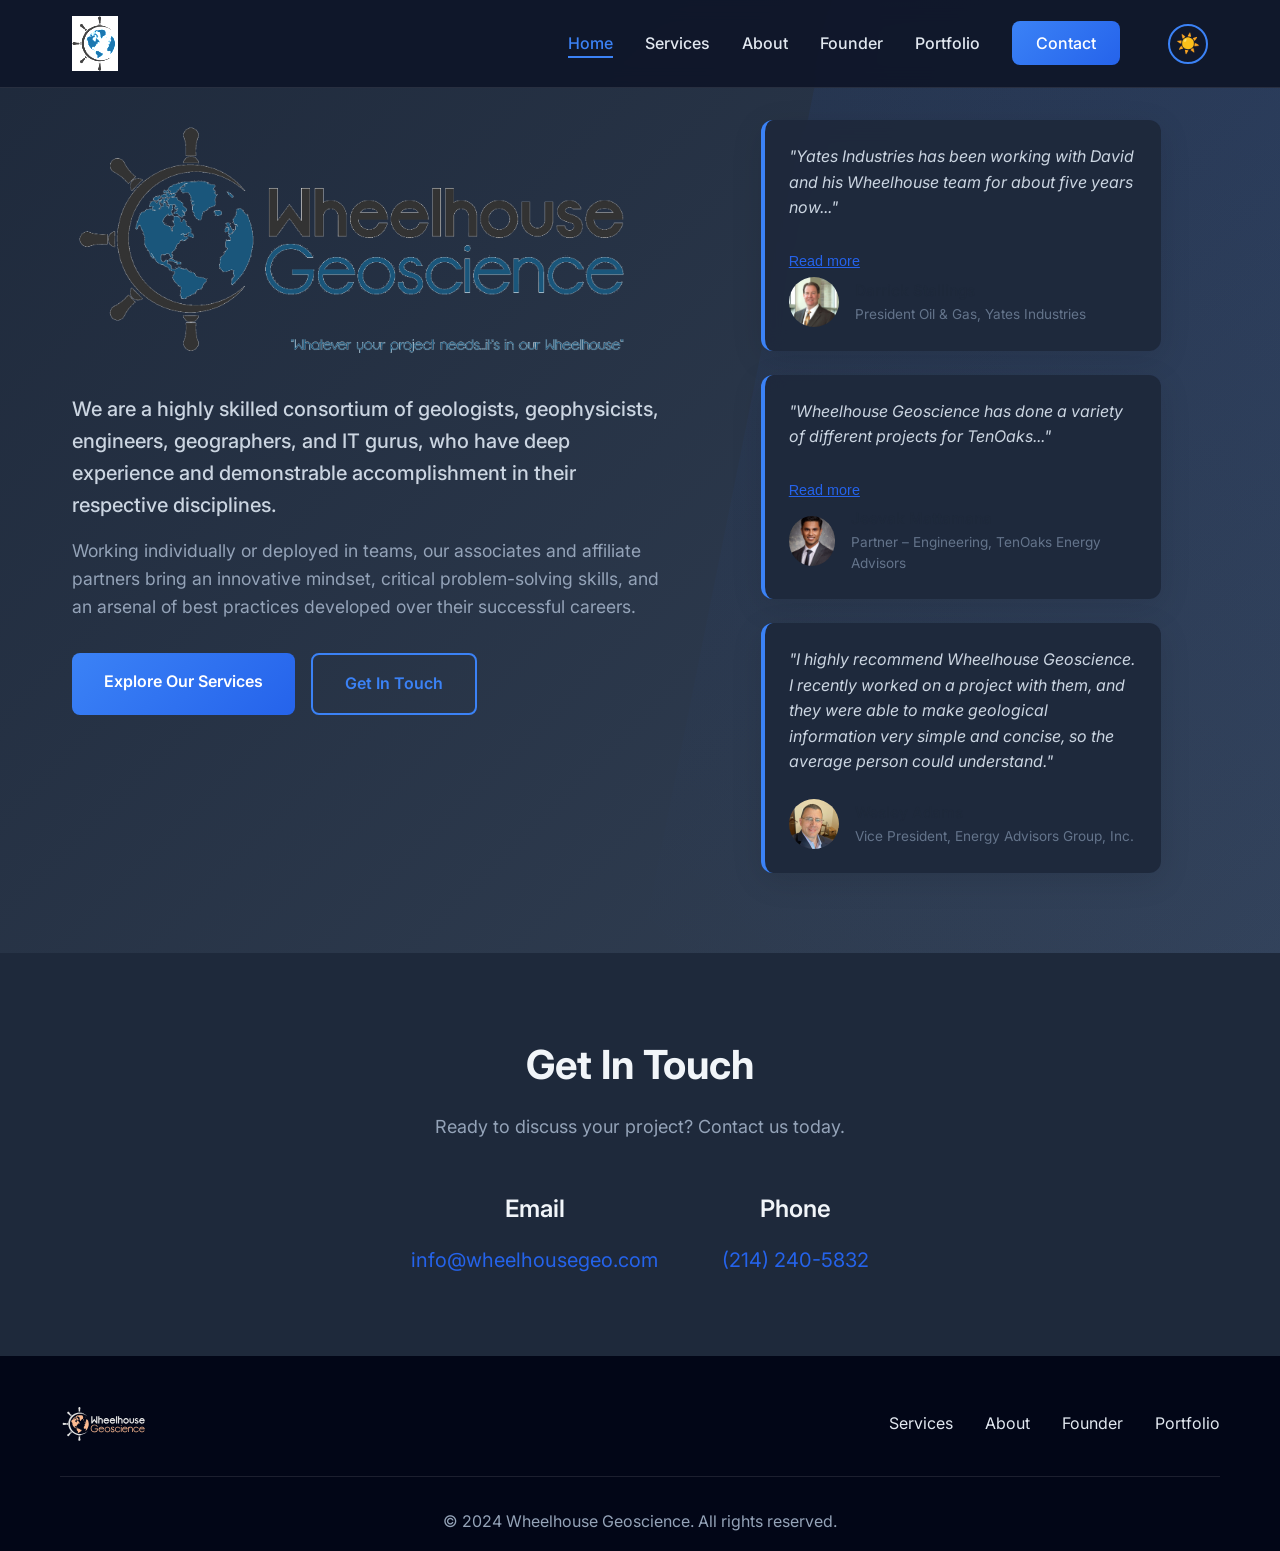
==== index.html @ e61b1a41 "Initial commit: Wheelhouse Geoscience site with home page refresh Baseline captures the existing 5-p" ====
<!DOCTYPE html>
<html lang="en">
<head>
    <meta charset="UTF-8">
    <meta name="viewport" content="width=device-width, initial-scale=1.0">
    <title>Wheelhouse Geoscience - Professional Geoscience Consulting</title>
    <meta name="description" content="Wheelhouse Geoscience is a consortium of geologists, geophysicists, engineers, and geographers delivering professional geoscience consulting.">
    <meta property="og:type" content="website">
    <meta property="og:site_name" content="Wheelhouse Geoscience">
    <meta property="og:url" content="https://wheelhousegeo.com/">
    <meta property="og:title" content="Wheelhouse Geoscience - Professional Geoscience Consulting">
    <meta property="og:description" content="Whatever your project needs...it's in our Wheelhouse. A consortium of geoscientists, engineers, and IT experts.">
    <meta property="og:image" content="https://wheelhousegeo.com/newassets/Logo-Tagline_TransparentBackground.png">
    <meta property="og:image:alt" content="Wheelhouse Geoscience logo">
    <meta name="twitter:card" content="summary_large_image">
    <meta name="twitter:title" content="Wheelhouse Geoscience - Professional Geoscience Consulting">
    <meta name="twitter:description" content="Whatever your project needs...it's in our Wheelhouse.">
    <meta name="twitter:image" content="https://wheelhousegeo.com/newassets/Logo-Tagline_TransparentBackground.png">
    <link rel="stylesheet" href="styles.css">
    <link href="https://fonts.googleapis.com/css2?family=Inter:wght@300;400;500;600;700&display=swap" rel="stylesheet">
</head>
<body>
    <header class="header">
        <nav class="nav">
            <div class="nav-container">
                <div class="logo">
                    <a href="index.html"><img src="newassets/Logo_NoText.png" alt="Wheelhouse Geoscience" class="logo-img"></a>
                </div>
                
                <!-- Hamburger Menu Button -->
                <button class="hamburger" id="hamburger" aria-label="Toggle menu">
                    <span class="hamburger-line"></span>
                    <span class="hamburger-line"></span>
                    <span class="hamburger-line"></span>
                </button>
                
                <ul class="nav-menu" id="nav-menu">
                    <li><a href="index.html" class="nav-link active">Home</a></li>
                    <li><a href="services.html" class="nav-link">Services</a></li>
                    <li><a href="about.html" class="nav-link">About</a></li>
                    <li><a href="founder.html" class="nav-link">Founder</a></li>
                    <li><a href="portfolio.html" class="nav-link">Portfolio</a></li>
                    <li><a href="#contact" class="nav-link contact-btn">Contact</a></li>
                    <li><button class="theme-toggle" id="theme-toggle" aria-label="Toggle dark mode">🌙</button></li>
                </ul>
            </div>
        </nav>
    </header>

    <main>
        <section class="hero">
            <div class="hero-container">
                <div class="hero-content">
                    <h1 class="hero-logo">
                        <img src="newassets/Logo-Tagline_TransparentBackground.png" alt="Wheelhouse Geoscience — Whatever your project needs, it's in our Wheelhouse" class="hero-logo-img">
                    </h1>
                    <p class="hero-subtitle">We are a highly skilled consortium of geologists, geophysicists, engineers, geographers, and IT gurus, who have deep experience and demonstrable accomplishment in their respective disciplines.</p>
                    <p class="hero-description">Working individually or deployed in teams, our associates and affiliate partners bring an innovative mindset, critical problem-solving skills, and an arsenal of best practices developed over their successful careers.</p>
                    <div class="hero-cta">
                        <a href="services.html" class="btn-primary">Explore Our Services</a>
                        <a href="#contact" class="btn-secondary">Get In Touch</a>
                    </div>
                </div>
                <div class="hero-testimonials">
                    <div class="testimonial-highlight expandable">
                        <blockquote class="testimonial-preview">"Yates Industries has been working with David and his Wheelhouse team for about five years now..."</blockquote>
                        <blockquote class="testimonial-full" style="display: none;">"Yates Industries has been working with David and his Wheelhouse team for about five years now. They have helped us with everything from reservoir characterization to operational planning to business development. That collaboration has had a positive, tangible impact on our organization. I wholeheartedly recommend Wheelhouse Geoscience to anyone who needs to leverage talent and experience to further their project's success."</blockquote>
                        <button class="read-more-btn">Read more</button>
                        <div class="testimonial-mini-author">
                            <img src="yates.jpeg" alt="Darrick Stallings" class="mini-author-photo">
                            <div>
                                <strong>Darrick Stallings</strong>
                                <p>President Oil & Gas, Yates Industries</p>
                            </div>
                        </div>
                    </div>
                    
                    <div class="testimonial-highlight expandable">
                        <blockquote class="testimonial-preview">"Wheelhouse Geoscience has done a variety of different projects for TenOaks..."</blockquote>
                        <blockquote class="testimonial-full" style="display: none;">"Wheelhouse Geoscience has done a variety of different projects for TenOaks. This includes well level work all the way to basin-wide field studies. Their attention to detail and the ability to meet tight deadlines has allowed TenOaks to maintain the high quality of standards that we have come to expect. They also have the ability to draw upon a deep bench of technical and geological knowledge that allows us to trust them with any of our geologic needs."</blockquote>
                        <button class="read-more-btn">Read more</button>
                        <div class="testimonial-mini-author">
                            <img src="ten_oaks.jpeg" alt="Jeevak Mattamana" class="mini-author-photo">
                            <div>
                                <strong>Jeevak Mattamana</strong>
                                <p>Partner – Engineering, TenOaks Energy Advisors</p>
                            </div>
                        </div>
                    </div>
                    
                    <div class="testimonial-highlight">
                        <blockquote>"I highly recommend Wheelhouse Geoscience. I recently worked on a project with them, and they were able to make geological information very simple and concise, so the average person could understand."</blockquote>
                        <div class="testimonial-mini-author">
                            <img src="energy_advisors_group.jpeg" alt="Wesley Adams" class="mini-author-photo">
                            <div>
                                <strong>Wesley Adams</strong>
                                <p>Vice President, Energy Advisors Group, Inc.</p>
                            </div>
                        </div>
                    </div>
                </div>
            </div>
        </section>



        <section id="contact" class="contact">
            <div class="container">
                <h2 class="section-title">Get In Touch</h2>
                <p class="section-subtitle">Ready to discuss your project? Contact us today.</p>
                <div class="contact-info">
                    <div class="contact-item">
                        <h3>Email</h3>
                        <a href="mailto:info@wheelhousegeo.com">info@wheelhousegeo.com</a>
                    </div>
                    <div class="contact-item">
                        <h3>Phone</h3>
                        <a href="tel:+12142405832">(214) 240-5832</a>
                    </div>
                </div>
            </div>
        </section>
    </main>

    <footer class="footer">
        <div class="container">
            <div class="footer-content">
                <div class="footer-logo">
                    <img src="logo/Wheelhouse Geoscience FF-01.svg" alt="Wheelhouse Geoscience" class="footer-logo-img">
                </div>
                <div class="footer-links">
                    <a href="services.html">Services</a>
                    <a href="about.html">About</a>
                    <a href="founder.html">Founder</a>
                    <a href="portfolio.html">Portfolio</a>
                </div>
            </div>
            <div class="footer-bottom">
                <p>&copy; 2024 Wheelhouse Geoscience. All rights reserved.</p>
            </div>
        </div>
    </footer>

    <script>
        // Theme toggle functionality
        document.addEventListener('DOMContentLoaded', function() {
            const themeToggle = document.getElementById('theme-toggle');
            const currentTheme = localStorage.getItem('theme') || 'dark';
            
            // Set initial theme
            document.documentElement.setAttribute('data-theme', currentTheme);
            themeToggle.textContent = currentTheme === 'dark' ? '☀️' : '🌙';
            
            themeToggle.addEventListener('click', function() {
                const currentTheme = document.documentElement.getAttribute('data-theme');
                const newTheme = currentTheme === 'dark' ? 'light' : 'dark';
                
                document.documentElement.setAttribute('data-theme', newTheme);
                localStorage.setItem('theme', newTheme);
                this.textContent = newTheme === 'dark' ? '☀️' : '🌙';
            });
            
            // Hamburger menu functionality
            const hamburger = document.getElementById('hamburger');
            const navMenu = document.getElementById('nav-menu');
            
            hamburger.addEventListener('click', function() {
                hamburger.classList.toggle('active');
                navMenu.classList.toggle('active');
                
                // Prevent body scroll when menu is open
                document.body.classList.toggle('nav-open');
            });
            
            // Close menu when clicking on nav links (for mobile)
            const navLinks = document.querySelectorAll('.nav-link');
            navLinks.forEach(link => {
                link.addEventListener('click', function() {
                    hamburger.classList.remove('active');
                    navMenu.classList.remove('active');
                    document.body.classList.remove('nav-open');
                });
            });
            
            // Close menu when clicking outside
            document.addEventListener('click', function(event) {
                const isClickInsideNav = navMenu.contains(event.target) || hamburger.contains(event.target);
                if (!isClickInsideNav && navMenu.classList.contains('active')) {
                    hamburger.classList.remove('active');
                    navMenu.classList.remove('active');
                    document.body.classList.remove('nav-open');
                }
            });
            
            // Read more functionality for testimonials
            const readMoreBtns = document.querySelectorAll('.read-more-btn');
            
            readMoreBtns.forEach(btn => {
                btn.addEventListener('click', function() {
                    const testimonial = this.closest('.testimonial-highlight');
                    const preview = testimonial.querySelector('.testimonial-preview');
                    const full = testimonial.querySelector('.testimonial-full');
                    
                    if (full.style.display === 'none') {
                        preview.style.display = 'none';
                        full.style.display = 'block';
                        this.textContent = 'Read less';
                    } else {
                        preview.style.display = 'block';
                        full.style.display = 'none';
                        this.textContent = 'Read more';
                    }
                });
            });
        });
    </script>
</body>
</html>
---- styles.css ----
/* Reset and Base Styles */
* {
    margin: 0;
    padding: 0;
    box-sizing: border-box;
}

/* CSS Custom Properties for Theme */
:root {
    /* Light theme colors */
    --bg-primary: #ffffff;
    --bg-secondary: #f8fafc;
    --bg-tertiary: #e2e8f0;
    --text-primary: #333;
    --text-secondary: #475569;
    --text-muted: #64748b;
    --text-heading: #1e293b;
    --accent-primary: #2563eb;
    --accent-secondary: #1d4ed8;
    --border-color: rgba(0, 0, 0, 0.1);
    --card-bg: #f8fafc;
    --card-border: #e2e8f0;
    --testimonial-bg: rgba(255, 255, 255, 0.95);
    --hero-gradient-start: #f8fafc;
    --hero-gradient-end: #e2e8f0;
    --footer-bg: #1e293b;
    --footer-text: white;
}

/* Dark theme colors */
[data-theme="dark"] {
    --bg-primary: #0f172a;
    --bg-secondary: #1e293b;
    --bg-tertiary: #334155;
    --text-primary: #e2e8f0;
    --text-secondary: #cbd5e1;
    --text-muted: #94a3b8;
    --text-heading: #f1f5f9;
    --accent-primary: #3b82f6;
    --accent-secondary: #2563eb;
    --border-color: rgba(255, 255, 255, 0.1);
    --card-bg: #1e293b;
    --card-border: #334155;
    --testimonial-bg: rgba(30, 41, 59, 0.95);
    --hero-gradient-start: #1e293b;
    --hero-gradient-end: #334155;
    --footer-bg: #020617;
    --footer-text: #e2e8f0;
}

/* Theme Toggle Button */
.theme-toggle {
    background: none;
    border: 2px solid var(--accent-primary);
    color: var(--accent-primary);
    border-radius: 50%;
    width: 40px;
    height: 40px;
    cursor: pointer;
    display: flex;
    align-items: center;
    justify-content: center;
    font-size: 1.2rem;
    transition: all 0.3s ease;
    margin-left: 1rem;
}

.theme-toggle:hover {
    background: var(--accent-primary);
    color: var(--bg-primary);
    transform: rotate(180deg);
}

/* Hamburger Menu */
.hamburger {
    display: none;
    flex-direction: column;
    background: none;
    border: none;
    cursor: pointer;
    padding: 8px;
    z-index: 1001;
    position: relative;
}

.hamburger-line {
    width: 25px;
    height: 3px;
    background-color: var(--text-primary);
    margin: 3px 0;
    transition: all 0.3s ease;
    border-radius: 2px;
}

.hamburger.active .hamburger-line:nth-child(1) {
    transform: rotate(45deg) translate(5px, 5px);
}

.hamburger.active .hamburger-line:nth-child(2) {
    opacity: 0;
}

.hamburger.active .hamburger-line:nth-child(3) {
    transform: rotate(-45deg) translate(7px, -6px);
}

/* Prevent body scroll when nav is open */
body.nav-open {
    overflow: hidden;
}

body {
    font-family: 'Inter', -apple-system, BlinkMacSystemFont, 'Segoe UI', Roboto, Oxygen, Ubuntu, Cantarell, sans-serif;
    line-height: 1.6;
    color: var(--text-primary);
    background-color: var(--bg-primary);
    transition: background-color 0.3s ease, color 0.3s ease;
}

/* Container */
.container {
    max-width: 1200px;
    margin: 0 auto;
    padding: 0 20px;
}

/* Header */
.header {
    background: rgba(255, 255, 255, 0.95);
    backdrop-filter: blur(10px);
    position: fixed;
    top: 0;
    left: 0;
    right: 0;
    z-index: 1000;
    border-bottom: 1px solid var(--border-color);
    transition: background-color 0.3s ease;
}

[data-theme="dark"] .header {
    background: rgba(15, 23, 42, 0.95);
}

.nav-container {
    display: flex;
    justify-content: space-between;
    align-items: center;
    padding: 1rem 2rem;
    max-width: 1200px;
    margin: 0 auto;
}

.logo {
    background: transparent;
    padding: 0;
    margin: 0;
    display: flex;
    align-items: center;
}

.logo-img {
    height: 55px;
    width: auto;
    background: transparent;
    display: block;
}

/* Wheel icon is dark gray; lift it on dark backgrounds so the ship-wheel ring stays visible */
[data-theme="dark"] .logo-img {
    filter: brightness(1.4) contrast(1.1);
}

.nav-menu {
    display: flex;
    list-style: none;
    align-items: center;
    gap: 2rem;
}

.nav-link {
    text-decoration: none;
    color: var(--text-primary);
    font-weight: 500;
    transition: color 0.3s ease;
    position: relative;
}

.nav-link:hover,
.nav-link.active {
    color: var(--accent-primary);
}

.nav-link.active::after {
    content: '';
    position: absolute;
    bottom: -5px;
    left: 0;
    right: 0;
    height: 2px;
    background: var(--accent-primary);
}

.contact-btn {
    background: linear-gradient(135deg, var(--accent-primary), var(--accent-secondary));
    color: white !important;
    padding: 0.75rem 1.5rem;
    border-radius: 8px;
    transition: all 0.3s ease;
}

.contact-btn:hover {
    transform: translateY(-2px);
    box-shadow: 0 8px 25px rgba(37, 99, 235, 0.3);
}

/* Hero Section */
.hero {
    background: linear-gradient(135deg, var(--hero-gradient-start) 0%, var(--hero-gradient-end) 100%);
    padding: 120px 0 80px;
    position: relative;
    overflow: hidden;
    transition: background 0.3s ease;
}

.hero::before {
    content: '';
    position: absolute;
    top: 0;
    right: 0;
    width: 50%;
    height: 100%;
    background: linear-gradient(45deg, transparent, rgba(37, 99, 235, 0.1));
    clip-path: polygon(30% 0%, 100% 0%, 100% 100%, 0% 100%);
}

.hero-container {
    max-width: 1200px;
    margin: 0 auto;
    padding: 0 2rem;
    display: grid;
    grid-template-columns: 1.2fr 1fr;
    gap: 3rem;
    position: relative;
    z-index: 2;
    align-items: start;
}

.hero-title {
    font-size: 3.5rem;
    font-weight: 700;
    color: var(--text-heading);
    line-height: 1.2;
    margin-bottom: 1.5rem;
}

.hero-logo {
    margin-bottom: 2rem;
    line-height: 0;
}

.hero-logo-img {
    width: 100%;
    max-width: 560px;
    height: auto;
    display: block;
}

.hero-subtitle {
    font-size: 1.25rem;
    color: var(--text-secondary);
    margin-bottom: 1rem;
    font-weight: 500;
}

.hero-description {
    font-size: 1.1rem;
    color: var(--text-muted);
    margin-bottom: 2rem;
    max-width: 600px;
}

.hero-cta {
    display: flex;
    gap: 1rem;
    flex-wrap: wrap;
}

/* Hero Testimonials */
.hero-testimonials {
    display: flex;
    flex-direction: column;
    gap: 1.5rem;
    align-items: center;
    justify-content: center;
}

.testimonial-highlight {
    background: var(--testimonial-bg);
    backdrop-filter: blur(10px);
    padding: 1.5rem;
    border-radius: 12px;
    box-shadow: 0 8px 32px rgba(0, 0, 0, 0.1);
    border-left: 4px solid var(--accent-primary);
    max-width: 400px;
    width: 100%;
    transition: background-color 0.3s ease;
}

.testimonial-highlight blockquote {
    font-style: italic;
    color: var(--text-secondary);
    margin-bottom: 1.5rem;
    font-size: 1rem;
    line-height: 1.6;
}

.testimonial-mini-author {
    display: flex;
    align-items: center;
    gap: 1rem;
}

.mini-author-photo {
    width: 50px;
    height: 50px;
    border-radius: 50%;
    object-fit: cover;
}

.testimonial-mini-author strong {
    color: #1e293b;
    font-weight: 600;
    font-size: 0.95rem;
}

.testimonial-mini-author p {
    color: #64748b;
    font-size: 0.85rem;
    margin: 0;
}

.read-more-btn {
    background: none;
    border: none;
    color: #2563eb;
    font-size: 0.9rem;
    cursor: pointer;
    padding: 0;
    margin: 0.5rem 0;
    text-decoration: underline;
    transition: color 0.3s ease;
}

.read-more-btn:hover {
    color: #1d4ed8;
}

/* Buttons */
.btn-primary {
    background: linear-gradient(135deg, var(--accent-primary), var(--accent-secondary));
    color: white;
    padding: 1rem 2rem;
    border-radius: 8px;
    text-decoration: none;
    font-weight: 600;
    transition: all 0.3s ease;
    display: inline-block;
}

.btn-primary:hover {
    transform: translateY(-2px);
    box-shadow: 0 8px 25px rgba(37, 99, 235, 0.3);
    color: white;
}

.btn-secondary {
    background: transparent;
    color: var(--accent-primary);
    border: 2px solid var(--accent-primary);
    padding: 1rem 2rem;
    border-radius: 8px;
    text-decoration: none;
    font-weight: 600;
    transition: all 0.3s ease;
    display: inline-block;
}

.btn-secondary:hover {
    background: var(--accent-primary);
    color: white;
    transform: translateY(-2px);
}

.btn-outline {
    background: transparent;
    color: var(--accent-primary);
    border: 2px solid var(--accent-primary);
    padding: 0.75rem 1.5rem;
    border-radius: 8px;
    text-decoration: none;
    font-weight: 600;
    transition: all 0.3s ease;
    display: inline-block;
}

.btn-outline:hover {
    background: var(--accent-primary);
    color: white;
    transform: translateY(-2px);
}

/* Page Hero */
.page-hero {
    background: linear-gradient(135deg, var(--hero-gradient-start) 0%, var(--hero-gradient-end) 100%);
    padding: 120px 0 60px;
    text-align: center;
    transition: background 0.3s ease;
}

.page-title {
    font-size: 3rem;
    font-weight: 700;
    color: var(--text-heading);
    margin-bottom: 1rem;
}

.page-subtitle {
    font-size: 1.25rem;
    color: var(--text-muted);
    max-width: 900px;
    margin: 0 auto;
}

/* Section Styles */
.section-title {
    font-size: 2.5rem;
    font-weight: 700;
    color: var(--text-heading);
    text-align: center;
    margin-bottom: 1rem;
}

.section-subtitle {
    font-size: 1.125rem;
    color: var(--text-muted);
    text-align: center;
    max-width: 800px;
    margin: 0 auto 3rem;
}

/* Services Preview */
.services-preview {
    padding: 80px 0;
    background: white;
}

.services-grid {
    display: grid;
    grid-template-columns: repeat(auto-fit, minmax(300px, 1fr));
    gap: 2rem;
    margin-bottom: 3rem;
}

.service-card {
    background: #f8fafc;
    padding: 2rem;
    border-radius: 12px;
    border: 1px solid #e2e8f0;
    transition: all 0.3s ease;
}

.service-card:hover {
    transform: translateY(-4px);
    box-shadow: 0 12px 24px rgba(0, 0, 0, 0.1);
    border-color: #2563eb;
}

.service-card h3 {
    font-size: 1.5rem;
    font-weight: 600;
    color: #1e293b;
    margin-bottom: 1rem;
}

.service-card p {
    color: #64748b;
}

.services-cta {
    text-align: center;
}

/* Services Interactive */
.services-interactive {
    padding: 60px 0;
    background: var(--bg-secondary);
    transition: background-color 0.3s ease;
}

.services-layout {
    display: grid;
    grid-template-columns: 350px 1fr;
    gap: 3rem;
    align-items: start;
}

.services-menu {
    display: flex;
    flex-direction: column;
    gap: 1rem;
    position: sticky;
    top: 120px;
}

.service-menu-item {
    background: var(--bg-primary);
    border: 2px solid transparent;
    border-radius: 8px;
    padding: 1rem;
    cursor: pointer;
    transition: all 0.3s ease;
    box-shadow: 0 4px 16px rgba(0, 0, 0, 0.1);
}

.service-menu-item:hover {
    border-color: var(--accent-primary);
    transform: translateY(-2px);
    box-shadow: 0 8px 25px rgba(37, 99, 235, 0.15);
}

.service-menu-item.active {
    border-color: var(--accent-primary);
    background: linear-gradient(135deg, var(--accent-primary), var(--accent-secondary));
    color: white;
}

.service-menu-item.active h3,
.service-menu-item.active p {
    color: white;
}

.menu-icon {
    font-size: 1.5rem;
    margin-bottom: 0.25rem;
    display: block;
}

.service-menu-item h3 {
    font-size: 1.1rem;
    font-weight: 600;
    color: var(--text-heading);
    margin-bottom: 0.25rem;
    transition: color 0.3s ease;
}

.service-menu-item p {
    font-size: 0.85rem;
    color: var(--text-muted);
    margin: 0;
    transition: color 0.3s ease;
}

.service-detail {
    display: none;
    background: var(--bg-primary);
    padding: 2.5rem;
    border-radius: 12px;
    box-shadow: 0 4px 16px rgba(0, 0, 0, 0.1);
    transition: background-color 0.3s ease;
}

.service-detail.active {
    display: block;
}

.service-detail h2 {
    font-size: 2rem;
    font-weight: 700;
    color: var(--text-heading);
    margin-bottom: 1rem;
}

.service-detail p {
    color: var(--text-muted);
    margin-bottom: 1.5rem;
}

.service-detail ul {
    list-style: none;
    padding: 0;
}

.service-detail li {
    padding: 0.5rem 0;
    color: var(--text-secondary);
    position: relative;
    padding-left: 1.5rem;
    display: flex;
    justify-content: space-between;
    align-items: center;
}

.service-detail li::before {
    content: '•';
    color: var(--accent-primary);
    font-weight: bold;
    position: absolute;
    left: 0;
}

.learn-more-link {
    color: var(--accent-primary);
    text-decoration: none;
    font-size: 0.9rem;
    font-weight: 500;
    padding: 0.25rem 0.75rem;
    border: 1px solid var(--accent-primary);
    border-radius: 4px;
    transition: all 0.3s ease;
    margin-left: 1rem;
    flex-shrink: 0;
}

.learn-more-link:hover {
    background: var(--accent-primary);
    color: white;
}

/* Service Highlights */
.service-highlights {
    padding: 80px 0;
    background: var(--bg-primary);
    transition: background-color 0.3s ease;
}

.highlights-grid {
    display: grid;
    grid-template-columns: repeat(auto-fit, minmax(350px, 1fr));
    gap: 2rem;
}

.highlight-card {
    background: linear-gradient(135deg, var(--card-bg), var(--bg-tertiary));
    padding: 2.5rem;
    border-radius: 12px;
    border-left: 4px solid var(--accent-primary);
    transition: background 0.3s ease;
}

.highlight-card h3 {
    font-size: 1.5rem;
    font-weight: 600;
    color: var(--text-heading);
    margin-bottom: 1rem;
}

.highlight-card p {
    color: var(--text-muted);
}

/* Testimonials */
.testimonials {
    padding: 80px 0;
    background: linear-gradient(135deg, #f1f5f9, #e2e8f0);
}

.testimonials-grid {
    display: grid;
    grid-template-columns: repeat(auto-fit, minmax(350px, 1fr));
    gap: 2rem;
}

.testimonial-card {
    background: white;
    padding: 2.5rem;
    border-radius: 12px;
    box-shadow: 0 4px 16px rgba(0, 0, 0, 0.1);
    transition: transform 0.3s ease;
}

.testimonial-card:hover {
    transform: translateY(-4px);
}

.testimonial-content {
    margin-bottom: 2rem;
}

.testimonial-content p {
    font-style: italic;
    color: #475569;
    font-size: 1.1rem;
    line-height: 1.7;
}

.testimonial-author {
    display: flex;
    align-items: center;
    gap: 1rem;
}

.author-photo {
    width: 60px;
    height: 60px;
    border-radius: 50%;
    object-fit: cover;
}

.author-info h4 {
    font-weight: 600;
    color: #1e293b;
    margin-bottom: 0.25rem;
}

.author-info p {
    color: #64748b;
    font-size: 0.9rem;
}

/* About Page Styles */
.about-name {
    padding: 80px 0;
    background: var(--bg-primary);
    transition: background-color 0.3s ease;
}

/* Force "What's in a name" section to stay light themed due to white background image */
[data-theme="dark"] .about-name {
    background: #ffffff;
    color: #333;
}

[data-theme="dark"] .about-name .section-title {
    color: #1e293b;
}

[data-theme="dark"] .about-name .timeline-box {
    background: #f8fafc;
    border: 1px solid #e2e8f0;
}

[data-theme="dark"] .about-name .timeline-box h4 {
    color: #1e293b;
    font-weight: 600;
}

[data-theme="dark"] .about-name .timeline-box p {
    color: #64748b;
}

[data-theme="dark"] .about-name .read-more-box-btn {
    background: #2563eb;
    color: white;
}

[data-theme="dark"] .about-name .read-more-box-btn:hover {
    background: #1d4ed8;
}

.name-explanation {
    margin-bottom: 4rem;
}

.timeline-boxes {
    display: grid;
    grid-template-columns: repeat(auto-fit, minmax(250px, 1fr));
    gap: 1.5rem;
    margin-bottom: 2rem;
}

.timeline-box {
    background: #f8fafc;
    padding: 1.5rem;
    border-radius: 12px;
    border-left: 4px solid #2563eb;
    box-shadow: 0 4px 16px rgba(0, 0, 0, 0.05);
}

.timeline-box h4 {
    font-size: 1.1rem;
    font-weight: 600;
    color: var(--text-heading);
    margin-bottom: 0.75rem;
    padding-bottom: 0.5rem;
    border-bottom: 2px solid var(--accent-primary);
}

/* Ensure timeline headers have good contrast in dark mode */
[data-theme="dark"] .timeline-box h4 {
    color: #f1f5f9;
    font-weight: 700;
}

.timeline-box p {
    color: var(--text-muted);
    font-size: 0.9rem;
    line-height: 1.4;
}

/* Modal System for About Page */
.modal-overlay {
    position: fixed;
    top: 0;
    left: 0;
    width: 100%;
    height: 100%;
    background: rgba(0, 0, 0, 0.7);
    backdrop-filter: blur(4px);
    display: none;
    justify-content: center;
    align-items: center;
    z-index: 2000;
    padding: 2rem;
}

.modal-overlay.active {
    display: flex;
}

.modal-content {
    background: var(--bg-primary);
    border-radius: 16px;
    padding: 2.5rem;
    max-width: 700px;
    max-height: 80vh;
    overflow-y: auto;
    box-shadow: 0 20px 60px rgba(0, 0, 0, 0.3);
    transform: scale(0.8);
    opacity: 0;
    transition: all 0.3s ease;
    position: relative;
}

.modal-overlay.active .modal-content {
    transform: scale(1);
    opacity: 1;
}

.modal-header {
    display: flex;
    justify-content: space-between;
    align-items: center;
    margin-bottom: 1.5rem;
    padding-bottom: 1rem;
    border-bottom: 2px solid var(--accent-primary);
}

.modal-title {
    font-size: 1.5rem;
    font-weight: 700;
    color: var(--text-heading);
    margin: 0;
}

.modal-close {
    background: none;
    border: none;
    font-size: 1.5rem;
    cursor: pointer;
    color: var(--text-muted);
    width: 32px;
    height: 32px;
    border-radius: 50%;
    display: flex;
    align-items: center;
    justify-content: center;
    transition: all 0.3s ease;
}

.modal-close:hover {
    background: var(--accent-primary);
    color: white;
}

.modal-body {
    color: var(--text-secondary);
    font-size: 1rem;
    line-height: 1.7;
}

.read-more-box-btn {
    background: var(--accent-primary);
    color: white;
    border: none;
    padding: 0.5rem 1rem;
    border-radius: 6px;
    font-size: 0.85rem;
    font-weight: 500;
    cursor: pointer;
    transition: all 0.3s ease;
    margin-top: 0.75rem;
}

.read-more-box-btn:hover {
    background: var(--accent-secondary);
    transform: translateY(-1px);
}

.timeline-visual {
    width: 100%;
}

.timeline-img-full {
    width: 100%;
    height: auto;
    border-radius: 12px;
    box-shadow: 0 8px 32px rgba(0, 0, 0, 0.1);
}

.name-philosophy {
    background: linear-gradient(135deg, #f1f5f9, #e2e8f0);
    padding: 3rem;
    border-radius: 12px;
    text-align: center;
}

.name-philosophy h3 {
    font-size: 1.75rem;
    font-weight: 600;
    color: #1e293b;
    margin-bottom: 1rem;
}

.name-philosophy p {
    color: #64748b;
    font-size: 1.1rem;
    max-width: 800px;
    margin: 0 auto;
}

/* Company Values */
.company-values {
    padding: 80px 0;
    background: var(--bg-secondary);
    transition: background-color 0.3s ease;
}

.values-grid {
    display: grid;
    grid-template-columns: repeat(auto-fit, minmax(250px, 1fr));
    gap: 2rem;
}

.value-card {
    background: var(--bg-primary);
    padding: 2rem;
    border-radius: 12px;
    text-align: center;
    box-shadow: 0 4px 16px rgba(0, 0, 0, 0.05);
    transition: transform 0.3s ease, background-color 0.3s ease;
}

.value-card:hover {
    transform: translateY(-4px);
}

.value-card h3 {
    font-size: 1.5rem;
    font-weight: 600;
    color: var(--accent-primary);
    margin-bottom: 1rem;
}

.value-card p {
    color: var(--text-muted);
}

/* About Story */
.about-story {
    padding: 80px 0;
    background: var(--bg-primary);
    transition: background-color 0.3s ease;
}

.story-content {
    max-width: 800px;
    margin: 0 auto;
}

.story-content p {
    font-size: 1.1rem;
    color: var(--text-secondary);
    margin-bottom: 1.5rem;
    line-height: 1.7;
}

/* Founder Page Styles */
.founder-profile {
    padding: 80px 0;
    background: var(--bg-primary);
    transition: background-color 0.3s ease;
}

.founder-layout {
    display: grid;
    grid-template-columns: 1fr 2fr;
    gap: 4rem;
    align-items: start;
}

.founder-photo {
    width: 100%;
    height: auto;
    border-radius: 12px;
    box-shadow: 0 8px 32px rgba(0, 0, 0, 0.1);
}

.founder-content h2 {
    font-size: 2.5rem;
    font-weight: 700;
    color: var(--text-heading);
    margin-bottom: 0.5rem;
}

.founder-content h3 {
    font-size: 1.25rem;
    color: var(--accent-primary);
    margin-bottom: 1.5rem;
}

.founder-intro {
    font-size: 1.1rem;
    color: var(--text-secondary);
    line-height: 1.7;
    margin-bottom: 2rem;
}

.founder-highlights-compact {
    display: flex;
    flex-direction: column;
    gap: 1rem;
}

.highlight-row {
    display: grid;
    grid-template-columns: 1fr 1fr;
    gap: 1rem;
}

.highlight-item-compact {
    padding: 1rem;
    background: var(--card-bg);
    border-radius: 8px;
    border-left: 4px solid var(--accent-primary);
    flex: 1;
    transition: background-color 0.3s ease;
}

.highlight-item-compact h4 {
    font-size: 1rem;
    font-weight: 600;
    color: var(--text-heading);
    margin-bottom: 0.5rem;
}

.highlight-item-compact p {
    color: var(--text-muted);
    font-size: 0.9rem;
    line-height: 1.4;
}

/* Founder Expertise */
.founder-expertise {
    padding: 80px 0;
    background: var(--bg-secondary);
    transition: background-color 0.3s ease;
}

.expertise-grid {
    display: grid;
    grid-template-columns: repeat(auto-fit, minmax(300px, 1fr));
    gap: 2rem;
}

.expertise-card {
    background: var(--bg-primary);
    padding: 2rem;
    border-radius: 12px;
    box-shadow: 0 4px 16px rgba(0, 0, 0, 0.05);
    transition: transform 0.3s ease, background-color 0.3s ease;
}

.expertise-card:hover {
    transform: translateY(-4px);
}

.expertise-card h3 {
    font-size: 1.5rem;
    font-weight: 600;
    color: var(--text-heading);
    margin-bottom: 1rem;
}

.expertise-card p {
    color: var(--text-muted);
}

/* Founder Philosophy */
.founder-philosophy {
    padding: 80px 0;
    background: var(--bg-primary);
    transition: background-color 0.3s ease;
}

.philosophy-content {
    max-width: 800px;
    margin: 0 auto;
    text-align: center;
}

.philosophy-content blockquote {
    font-size: 1.5rem;
    font-style: italic;
    color: var(--accent-primary);
    margin-bottom: 2rem;
    padding: 2rem;
    background: var(--card-bg);
    border-radius: 12px;
    border-left: 4px solid var(--accent-primary);
    transition: background-color 0.3s ease;
}

.philosophy-content p {
    font-size: 1.1rem;
    color: var(--text-secondary);
    line-height: 1.7;
    text-align: left;
}

/* Founder Vision */
.founder-vision {
    padding: 80px 0;
    background: var(--bg-secondary);
    transition: background-color 0.3s ease;
}

.vision-content {
    max-width: 800px;
    margin: 0 auto;
}

.vision-content p {
    font-size: 1.1rem;
    color: var(--text-secondary);
    margin-bottom: 1.5rem;
    line-height: 1.7;
}

/* Portfolio Page Styles */
.portfolio-stats {
    padding: 60px 0;
    background: var(--bg-secondary);
    color: var(--text-primary);
    transition: background-color 0.3s ease, color 0.3s ease;
}

.stats-grid {
    display: grid;
    grid-template-columns: repeat(auto-fit, minmax(200px, 1fr));
    gap: 2rem;
}

.stat-card {
    text-align: center;
    padding: 2rem;
    background: var(--bg-primary);
    border-radius: 12px;
    box-shadow: 0 4px 16px rgba(0, 0, 0, 0.05);
    transition: background-color 0.3s ease, transform 0.3s ease;
}

.stat-card:hover {
    transform: translateY(-4px);
}

.stat-card h3 {
    font-size: 3rem;
    font-weight: 700;
    margin-bottom: 0.5rem;
    color: var(--accent-primary);
}

.stat-card p {
    font-size: 1.1rem;
    color: var(--text-muted);
}

/* Services Delivered */
.services-delivered {
    padding: 80px 0;
    background: var(--bg-primary);
    transition: background-color 0.3s ease;
}

.service-category {
    margin-bottom: 4rem;
}

.service-category h3 {
    font-size: 2rem;
    font-weight: 600;
    color: var(--text-heading);
    margin-bottom: 2rem;
    padding-bottom: 0.5rem;
    border-bottom: 3px solid var(--accent-primary);
}

.service-list {
    display: grid;
    grid-template-columns: repeat(auto-fit, minmax(400px, 1fr));
    gap: 1.5rem;
}

.service-item {
    background: var(--card-bg);
    padding: 1.5rem;
    border-radius: 8px;
    border-left: 4px solid var(--accent-primary);
    transition: transform 0.3s ease, background-color 0.3s ease;
}

.service-item:hover {
    transform: translateX(8px);
}

.service-item h4 {
    font-size: 1.25rem;
    font-weight: 600;
    color: var(--text-heading);
    margin-bottom: 0.5rem;
}

.service-item p {
    color: var(--text-muted);
}

/* Industry Sectors */
.industry-sectors {
    padding: 80px 0;
    background: #f8fafc;
}

.sectors-grid {
    display: grid;
    grid-template-columns: repeat(auto-fit, minmax(250px, 1fr));
    gap: 2rem;
}

.sector-card {
    background: white;
    padding: 2rem;
    border-radius: 12px;
    text-align: center;
    box-shadow: 0 4px 16px rgba(0, 0, 0, 0.05);
    transition: transform 0.3s ease;
}

.sector-card:hover {
    transform: translateY(-4px);
}

.sector-card h3 {
    font-size: 1.25rem;
    font-weight: 600;
    color: #2563eb;
    margin-bottom: 1rem;
}

.sector-card p {
    color: #64748b;
}

/* CTA Section */
.cta-section {
    padding: 80px 0;
    background: linear-gradient(135deg, #1e293b, #334155);
    color: white;
    text-align: center;
}

.cta-section h2 {
    font-size: 2.5rem;
    font-weight: 700;
    margin-bottom: 1rem;
}

.cta-section p {
    font-size: 1.25rem;
    margin-bottom: 2rem;
    opacity: 0.9;
}

/* Contact Section */
.contact {
    padding: 80px 0;
    background: var(--bg-secondary);
    text-align: center;
    transition: background-color 0.3s ease;
}

.contact-info {
    display: flex;
    justify-content: center;
    gap: 4rem;
    flex-wrap: wrap;
}

.contact-item h3 {
    font-size: 1.5rem;
    font-weight: 600;
    color: var(--text-heading);
    margin-bottom: 1rem;
}

.contact-item a {
    font-size: 1.25rem;
    color: #2563eb;
    text-decoration: none;
    transition: color 0.3s ease;
}

.contact-item a:hover {
    color: #1d4ed8;
}

/* Footer */
.footer {
    background: var(--footer-bg);
    color: var(--footer-text);
    padding: 3rem 0 1rem;
    transition: background-color 0.3s ease;
}

.footer-content {
    display: flex;
    justify-content: space-between;
    align-items: center;
    margin-bottom: 2rem;
}

.footer-logo {
    background: transparent;
    padding: 0;
    border: none;
}

.footer-logo-img {
    height: 40px;
    width: auto;
    background: transparent;
    display: block;
    transition: filter 0.3s ease;
    /* Footer is always dark, so invert the dark SVG to make it white */
    filter: invert(1) brightness(1.1);
}

.footer-links {
    display: flex;
    gap: 2rem;
}

.footer-links a {
    color: var(--footer-text);
    text-decoration: none;
    transition: color 0.3s ease;
}

.footer-links a:hover {
    color: var(--accent-primary);
}

.footer-bottom {
    text-align: center;
    padding-top: 2rem;
    border-top: 1px solid var(--border-color);
    color: var(--text-muted);
}

/* Responsive Design */
@media (max-width: 1024px) {
    .nav-container {
        padding: 1rem;
        position: relative;
    }
    
    .hamburger {
        display: flex;
    }
    
    .nav-menu {
        position: fixed;
        top: 0;
        right: -100%;
        width: 80%;
        max-width: 400px;
        height: 100vh;
        background: var(--bg-primary);
        flex-direction: column;
        justify-content: center;
        align-items: center;
        gap: 2rem;
        transition: right 0.3s ease;
        z-index: 1000;
        padding: 2rem;
        box-shadow: -2px 0 10px rgba(0, 0, 0, 0.1);
        border-left: 1px solid var(--border-color);
    }
    
    .nav-menu.active {
        right: 0;
    }
    
    .nav-menu li {
        width: 100%;
        text-align: center;
    }
    
    .nav-link {
        display: block;
        padding: 1rem;
        font-size: 1.2rem;
        width: 100%;
        border-radius: 8px;
        transition: all 0.3s ease;
    }
    
    .nav-link:hover {
        background: var(--bg-secondary);
    }
    
    .contact-btn {
        background: linear-gradient(135deg, var(--accent-primary), var(--accent-secondary));
        color: white !important;
        margin: 1rem 0;
    }
    
    .theme-toggle {
        margin: 1rem 0 0 0;
    }
}

@media (max-width: 768px) {
    .nav-menu {
        width: 100%;
        max-width: none;
    }
    
    .hero-title {
        font-size: 2.5rem;
    }
    
    .page-title {
        font-size: 2rem;
    }
    
    .section-title {
        font-size: 2rem;
    }
    
    .services-layout {
        grid-template-columns: 1fr;
        gap: 2rem;
    }
    
    .timeline-box {
        position: static;
        margin-bottom: 1rem;
        max-width: 100%;
    }
    
    .timeline-overlays {
        position: static;
        display: grid;
        gap: 1rem;
    }
    
    .founder-layout {
        grid-template-columns: 1fr;
        gap: 2rem;
    }
    
    .service-list {
        grid-template-columns: 1fr;
    }
    
    .contact-info {
        flex-direction: column;
        gap: 2rem;
    }
    
    .footer-content {
        flex-direction: column;
        gap: 2rem;
        text-align: center;
    }
    
    .hero-container {
        grid-template-columns: 1fr;
        gap: 2rem;
    }
    
    .hero-cta {
        justify-content: center;
    }
    
    .testimonial-highlight {
        max-width: 100%;
    }
    
    .highlight-row {
        grid-template-columns: 1fr;
    }
}

@media (max-width: 480px) {
    .hero-title {
        font-size: 2rem;
    }
    
    .hero-cta {
        flex-direction: column;
        align-items: center;
    }
    
    .btn-primary,
    .btn-secondary {
        width: 100%;
        max-width: 300px;
        text-align: center;
    }
}
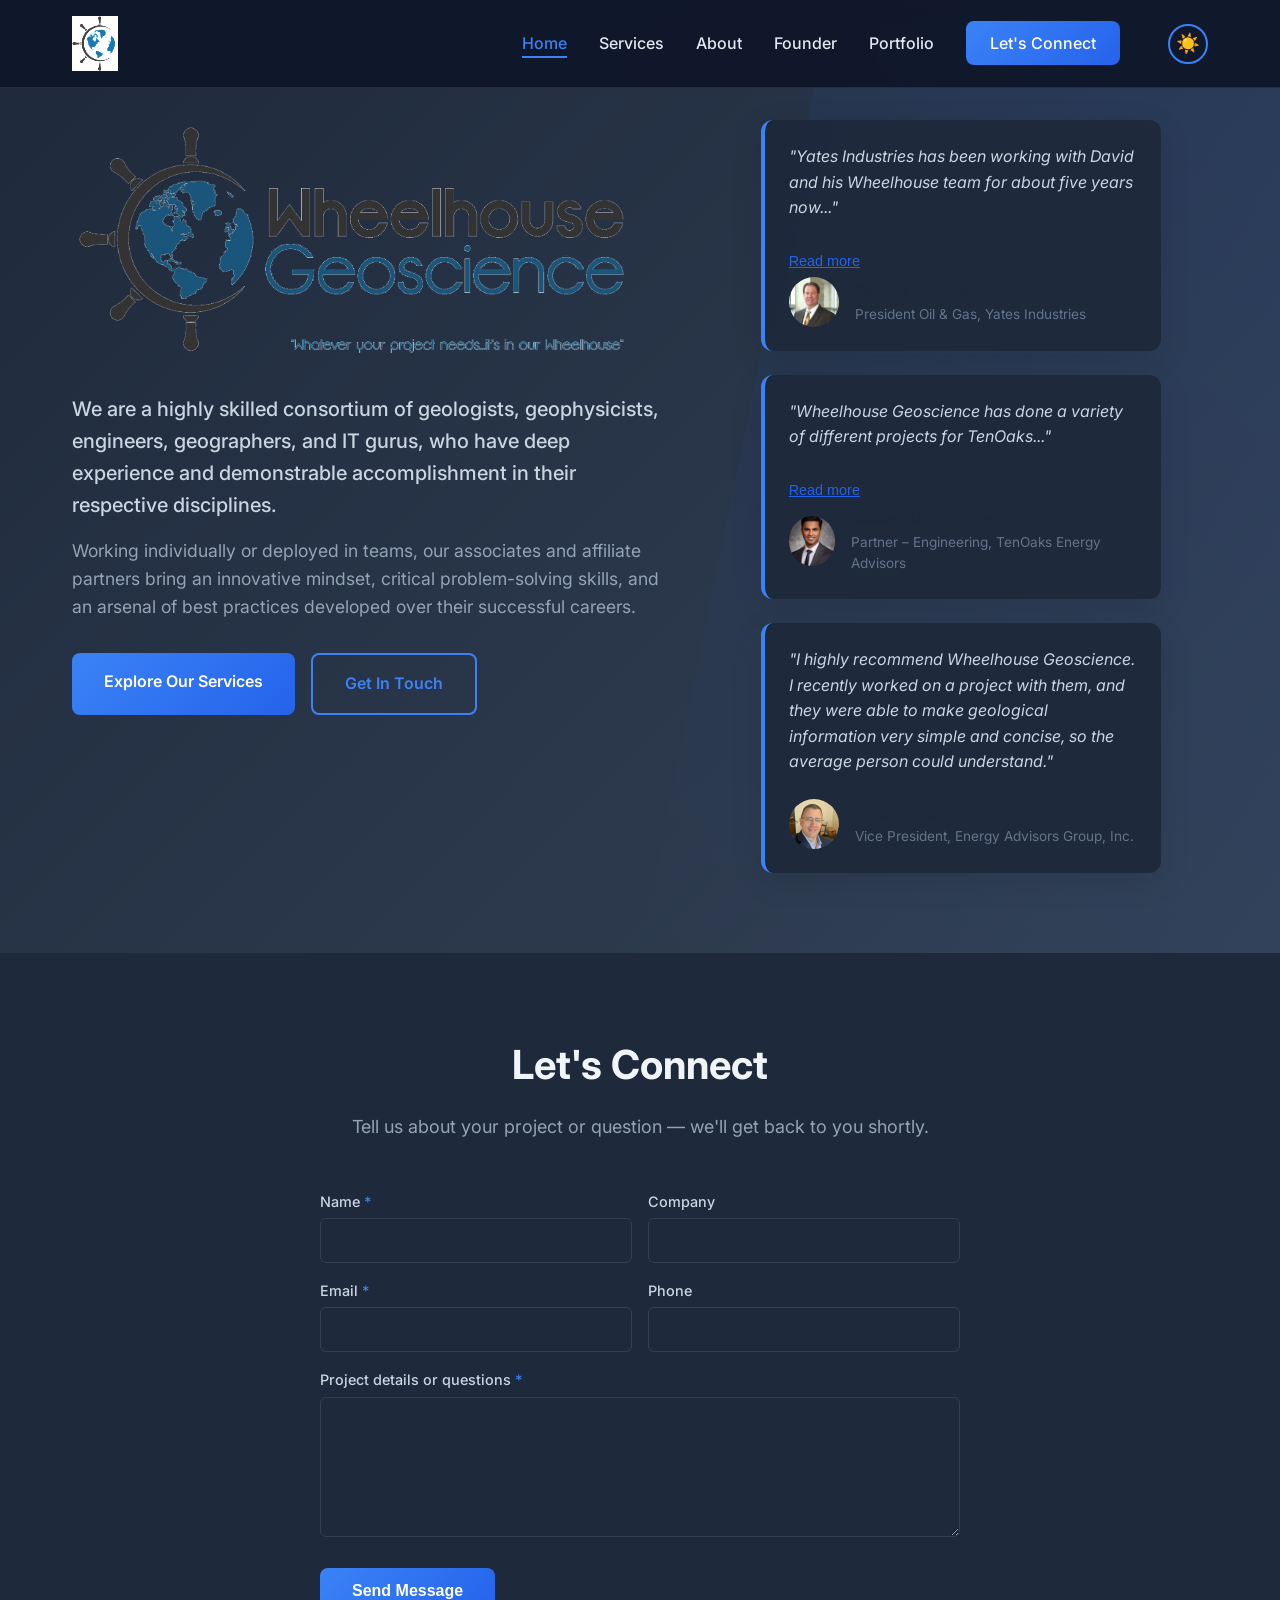
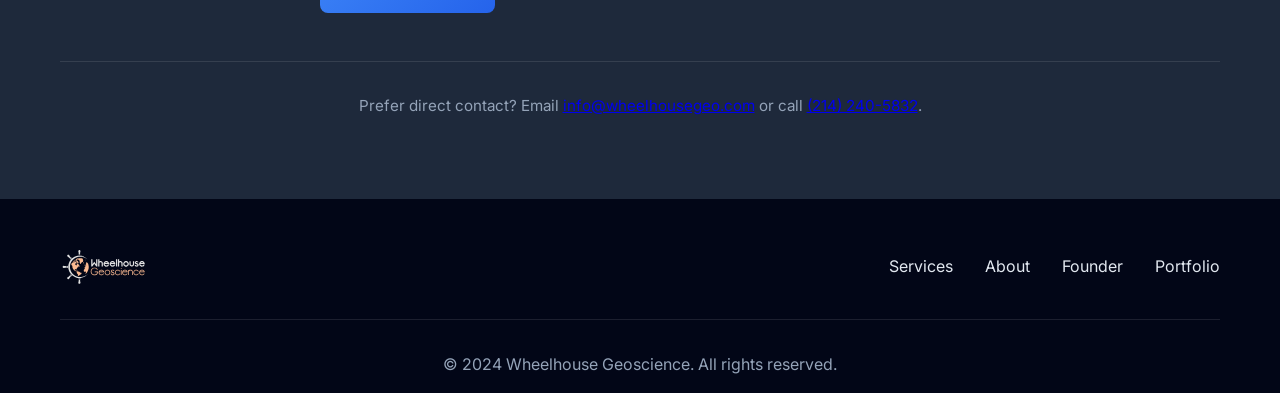
==== commit f3047eb6: "Services, About, People pages + Let's Connect form Services page: - Add "What We Do" (moved from por" ====
--- a/index.html
+++ b/index.html
@@ -40,7 +40,7 @@
                     <li><a href="about.html" class="nav-link">About</a></li>
                     <li><a href="founder.html" class="nav-link">Founder</a></li>
                     <li><a href="portfolio.html" class="nav-link">Portfolio</a></li>
-                    <li><a href="#contact" class="nav-link contact-btn">Contact</a></li>
+                    <li><a href="#contact" class="nav-link contact-btn">Let's Connect</a></li>
                     <li><button class="theme-toggle" id="theme-toggle" aria-label="Toggle dark mode">🌙</button></li>
                 </ul>
             </div>
@@ -106,17 +106,46 @@
 
         <section id="contact" class="contact">
             <div class="container">
-                <h2 class="section-title">Get In Touch</h2>
-                <p class="section-subtitle">Ready to discuss your project? Contact us today.</p>
-                <div class="contact-info">
-                    <div class="contact-item">
-                        <h3>Email</h3>
-                        <a href="mailto:info@wheelhousegeo.com">info@wheelhousegeo.com</a>
-                    </div>
-                    <div class="contact-item">
-                        <h3>Phone</h3>
-                        <a href="tel:+12142405832">(214) 240-5832</a>
-                    </div>
+                <h2 class="section-title">Let's Connect</h2>
+                <p class="section-subtitle">Tell us about your project or question — we'll get back to you shortly.</p>
+
+                <form class="connect-form" action="https://formsubmit.co/info@wheelhousegeo.com" method="POST">
+                    <input type="hidden" name="_subject" value="New inquiry from wheelhousegeo.com">
+                    <input type="hidden" name="_template" value="table">
+                    <input type="text" name="_honey" style="display:none" tabindex="-1" autocomplete="off">
+
+                    <div class="form-row">
+                        <div>
+                            <label for="cf-name">Name <span class="required">*</span></label>
+                            <input id="cf-name" type="text" name="Name" required>
+                        </div>
+                        <div>
+                            <label for="cf-company">Company</label>
+                            <input id="cf-company" type="text" name="Company">
+                        </div>
+                    </div>
+
+                    <div class="form-row">
+                        <div>
+                            <label for="cf-email">Email <span class="required">*</span></label>
+                            <input id="cf-email" type="email" name="Email" required>
+                        </div>
+                        <div>
+                            <label for="cf-phone">Phone</label>
+                            <input id="cf-phone" type="tel" name="Phone">
+                        </div>
+                    </div>
+
+                    <div>
+                        <label for="cf-message">Project details or questions <span class="required">*</span></label>
+                        <textarea id="cf-message" name="Message" required></textarea>
+                    </div>
+
+                    <button type="submit">Send Message</button>
+                </form>
+
+                <div class="connect-direct">
+                    Prefer direct contact? Email <a href="mailto:info@wheelhousegeo.com">info@wheelhousegeo.com</a> or call <a href="tel:+12142405832">(214) 240-5832</a>.
                 </div>
             </div>
         </section>
--- a/styles.css
+++ b/styles.css
@@ -967,8 +967,8 @@
 
 /* About Story */
 .about-story {
-    padding: 80px 0;
-    background: var(--bg-primary);
+    padding: 140px 0 80px;
+    background: var(--bg-secondary);
     transition: background-color 0.3s ease;
 }
 
@@ -984,6 +984,24 @@
     line-height: 1.7;
 }
 
+.about-philosophy {
+    padding: 80px 0;
+    background: var(--bg-primary);
+    transition: background-color 0.3s ease;
+}
+
+.about-philosophy .philosophy-content {
+    max-width: 800px;
+    margin: 0 auto;
+}
+
+.about-philosophy .philosophy-content p {
+    font-size: 1.15rem;
+    color: var(--text-secondary);
+    line-height: 1.7;
+    text-align: center;
+}
+
 /* Founder Page Styles */
 .founder-profile {
     padding: 80px 0;
@@ -1000,9 +1018,105 @@
 
 .founder-photo {
     width: 100%;
+    max-width: 260px;
     height: auto;
     border-radius: 12px;
     box-shadow: 0 8px 32px rgba(0, 0, 0, 0.1);
+    display: block;
+}
+
+.founder-image {
+    display: flex;
+    justify-content: center;
+}
+
+.credentials {
+    display: flex;
+    flex-direction: column;
+    gap: 1.75rem;
+    margin-top: 1.5rem;
+}
+
+.credential-section h4 {
+    font-size: 0.9rem;
+    font-weight: 700;
+    letter-spacing: 0.12em;
+    text-transform: uppercase;
+    color: var(--accent-primary);
+    margin-bottom: 0.6rem;
+}
+
+.credential-section ul {
+    list-style: none;
+    padding: 0;
+    margin: 0;
+}
+
+.credential-section li {
+    color: var(--text-secondary);
+    line-height: 1.55;
+    padding: 0.25rem 0;
+    border-bottom: 1px solid var(--border-color);
+}
+
+.credential-section li:last-child {
+    border-bottom: none;
+}
+
+.cv-link {
+    display: inline-block;
+    margin-top: 1.75rem;
+    padding: 0.6rem 1.25rem;
+    background: var(--accent-primary);
+    color: white;
+    text-decoration: none;
+    border-radius: 6px;
+    font-weight: 500;
+    transition: background 0.2s ease;
+}
+
+.cv-link:hover {
+    background: var(--accent-secondary);
+}
+
+.team-divider {
+    background: linear-gradient(135deg, var(--hero-gradient-start) 0%, var(--hero-gradient-end) 100%);
+    padding: 80px 0 60px;
+    text-align: center;
+    transition: background 0.3s ease;
+}
+
+.team-divider .page-title {
+    margin: 0;
+}
+
+.people-section {
+    padding: 80px 0;
+    background: var(--bg-secondary);
+    transition: background-color 0.3s ease;
+}
+
+.people-content {
+    max-width: 820px;
+    margin: 0 auto;
+    text-align: center;
+}
+
+.people-content p {
+    font-size: 1.2rem;
+    color: var(--text-secondary);
+    line-height: 1.7;
+    margin-bottom: 1.5rem;
+}
+
+.people-content p:first-child {
+    font-weight: 600;
+    color: var(--text-heading);
+    font-size: 1.3rem;
+}
+
+.people-content p:last-child {
+    margin-bottom: 0;
 }
 
 .founder-content h2 {
@@ -1323,6 +1437,90 @@
     color: #1d4ed8;
 }
 
+.connect-form {
+    max-width: 640px;
+    margin: 0 auto 3rem;
+    text-align: left;
+    display: grid;
+    gap: 1rem;
+}
+
+.connect-form .form-row {
+    display: grid;
+    grid-template-columns: 1fr 1fr;
+    gap: 1rem;
+}
+
+.connect-form label {
+    display: block;
+    font-size: 0.9rem;
+    font-weight: 500;
+    color: var(--text-secondary);
+    margin-bottom: 0.35rem;
+}
+
+.connect-form label .required {
+    color: var(--accent-primary);
+}
+
+.connect-form input,
+.connect-form textarea {
+    width: 100%;
+    padding: 0.7rem 0.9rem;
+    background: var(--card-bg);
+    border: 1px solid var(--card-border);
+    border-radius: 6px;
+    color: var(--text-primary);
+    font-family: inherit;
+    font-size: 1rem;
+    transition: border-color 0.2s ease, box-shadow 0.2s ease;
+}
+
+.connect-form input:focus,
+.connect-form textarea:focus {
+    outline: none;
+    border-color: var(--accent-primary);
+    box-shadow: 0 0 0 3px rgba(59, 130, 246, 0.15);
+}
+
+.connect-form textarea {
+    min-height: 140px;
+    resize: vertical;
+}
+
+.connect-form button[type="submit"] {
+    justify-self: start;
+    padding: 0.85rem 2rem;
+    background: linear-gradient(135deg, var(--accent-primary), var(--accent-secondary));
+    color: white;
+    border: none;
+    border-radius: 8px;
+    font-size: 1rem;
+    font-weight: 600;
+    cursor: pointer;
+    transition: transform 0.2s ease, box-shadow 0.2s ease;
+    margin-top: 0.5rem;
+}
+
+.connect-form button[type="submit"]:hover {
+    transform: translateY(-2px);
+    box-shadow: 0 8px 25px rgba(37, 99, 235, 0.3);
+}
+
+.connect-direct {
+    margin-top: 1rem;
+    padding-top: 2rem;
+    border-top: 1px solid var(--border-color);
+    font-size: 0.95rem;
+    color: var(--text-muted);
+}
+
+@media (max-width: 600px) {
+    .connect-form .form-row {
+        grid-template-columns: 1fr;
+    }
+}
+
 /* Footer */
 .footer {
     background: var(--footer-bg);
@@ -1336,6 +1534,56 @@
     justify-content: space-between;
     align-items: center;
     margin-bottom: 2rem;
+}
+
+.principal-contact {
+    margin-top: -0.5rem;
+    margin-bottom: 1.5rem;
+    color: var(--text-secondary);
+    font-size: 0.95rem;
+    font-style: italic;
+}
+
+.principal-contact a {
+    color: var(--accent-primary);
+    text-decoration: none;
+    font-weight: 500;
+}
+
+.principal-contact a:hover {
+    text-decoration: underline;
+}
+
+.services-dont {
+    padding: 5rem 0;
+    background: var(--bg-secondary);
+}
+
+.dont-list {
+    display: grid;
+    gap: 1.5rem;
+    max-width: 900px;
+    margin: 0 auto;
+}
+
+.dont-item {
+    background: var(--card-bg);
+    border-left: 4px solid var(--accent-primary);
+    border-radius: 12px;
+    padding: 1.75rem 2rem;
+    box-shadow: 0 4px 16px rgba(0, 0, 0, 0.08);
+}
+
+.dont-item h3 {
+    font-size: 1.25rem;
+    font-weight: 700;
+    color: var(--text-heading);
+    margin-bottom: 0.75rem;
+}
+
+.dont-item p {
+    color: var(--text-secondary);
+    line-height: 1.65;
 }
 
 .footer-logo {
